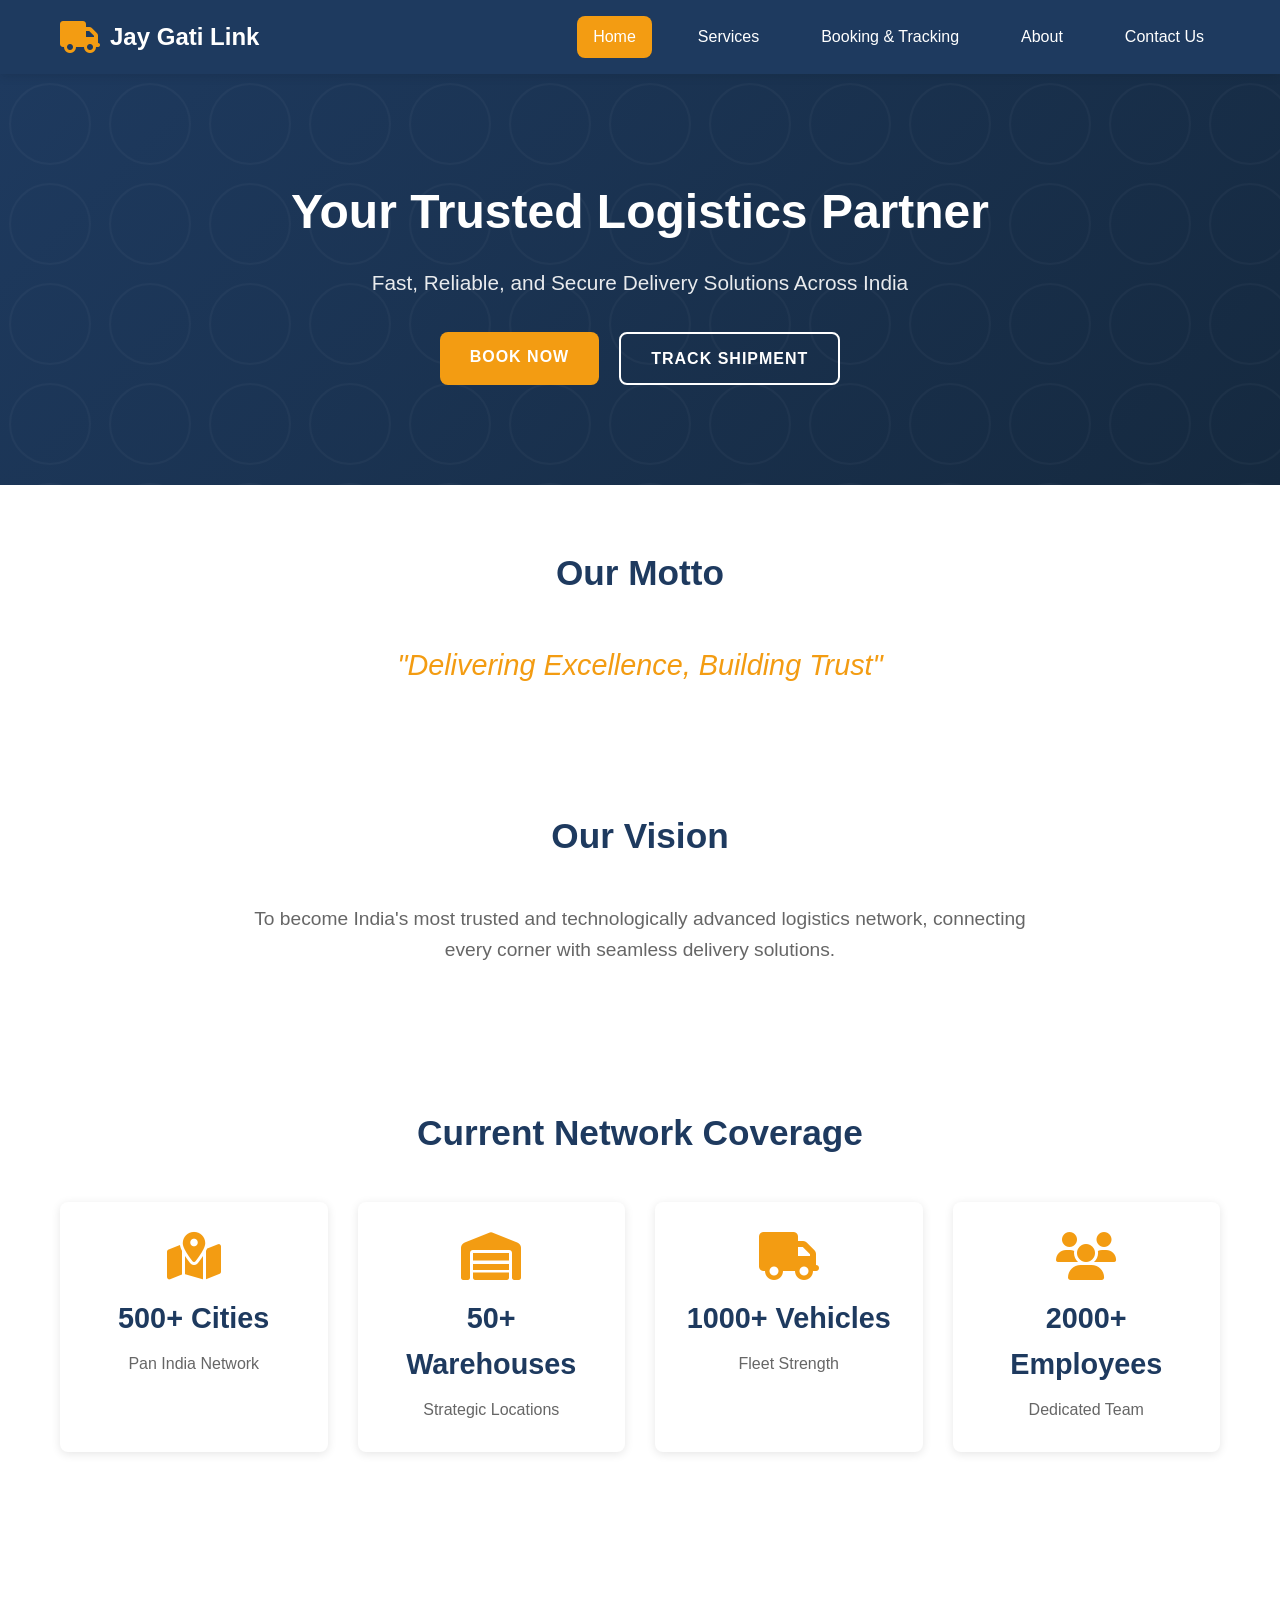
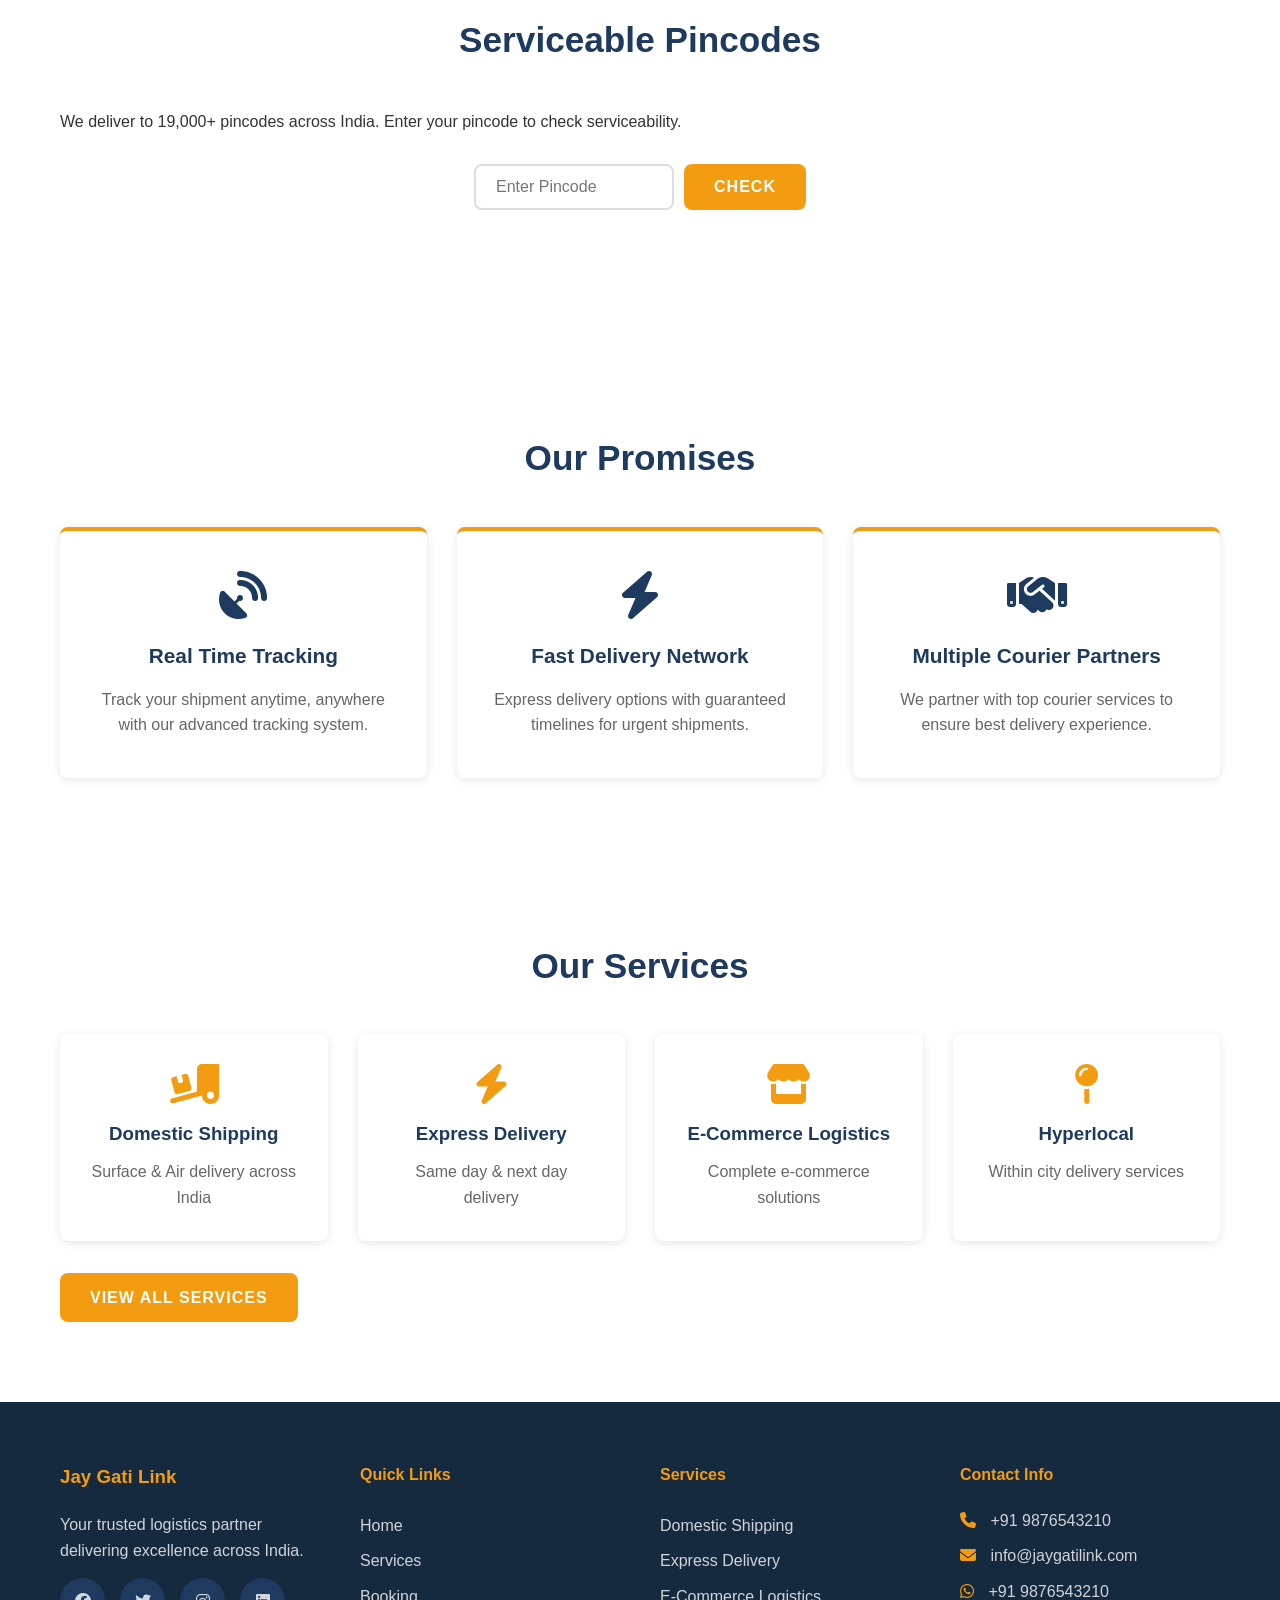
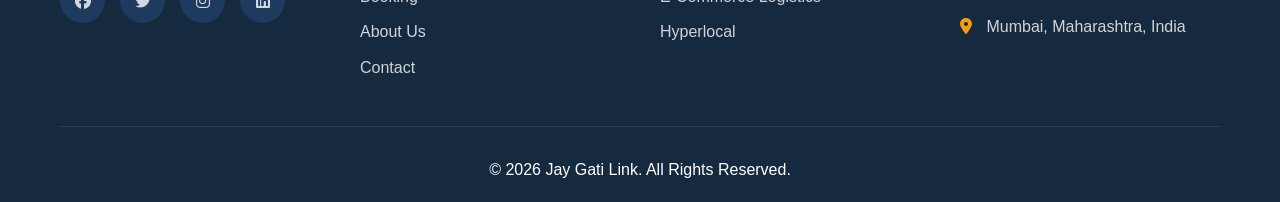
==== index.html @ d5735f3f "Initial commit: Jay Gati Link Transportation Website" ====
<!DOCTYPE html>
<html lang="en">
<head>
    <meta charset="UTF-8">
    <meta name="viewport" content="width=device-width, initial-scale=1.0">
    <title>Jay Gati Link - Your Trusted Logistics Partner</title>
    <link rel="stylesheet" href="css/style.css">
    <link rel="stylesheet" href="https://cdnjs.cloudflare.com/ajax/libs/font-awesome/6.4.0/css/all.min.css">
</head>
<body>
    <!-- Header -->
    <header class="header">
        <div class="container">
            <div class="logo">
                <i class="fas fa-truck"></i>
                <span>Jay Gati Link</span>
            </div>
            <nav class="nav">
                <a href="index.html" class="nav-link active">Home</a>
                <a href="services.html" class="nav-link">Services</a>
                <a href="booking.html" class="nav-link">Booking & Tracking</a>
                <a href="about.html" class="nav-link">About</a>
                <a href="contact.html" class="nav-link">Contact Us</a>
            </nav>
            <button class="mobile-menu-btn">
                <i class="fas fa-bars"></i>
            </button>
        </div>
    </header>

    <!-- Hero Section -->
    <section class="hero">
        <div class="container">
            <h1>Your Trusted Logistics Partner</h1>
            <p>Fast, Reliable, and Secure Delivery Solutions Across India</p>
            <div class="hero-buttons">
                <a href="booking.html" class="btn btn-primary">Book Now</a>
                <a href="tracking.html" class="btn btn-secondary">Track Shipment</a>
            </div>
        </div>
    </section>

    <!-- Company Motto -->
    <section class="motto">
        <div class="container">
            <h2>Our Motto</h2>
            <p class="motto-text">"Delivering Excellence, Building Trust"</p>
        </div>
    </section>

    <!-- Vision -->
    <section class="vision">
        <div class="container">
            <h2>Our Vision</h2>
            <p>To become India's most trusted and technologically advanced logistics network, connecting every corner with seamless delivery solutions.</p>
        </div>
    </section>

    <!-- Network Coverage -->
    <section class="coverage">
        <div class="container">
            <h2>Current Network Coverage</h2>
            <div class="coverage-grid">
                <div class="coverage-card">
                    <i class="fas fa-map-marked-alt"></i>
                    <h3>500+ Cities</h3>
                    <p>Pan India Network</p>
                </div>
                <div class="coverage-card">
                    <i class="fas fa-warehouse"></i>
                    <h3>50+ Warehouses</h3>
                    <p>Strategic Locations</p>
                </div>
                <div class="coverage-card">
                    <i class="fas fa-truck"></i>
                    <h3>1000+ Vehicles</h3>
                    <p>Fleet Strength</p>
                </div>
                <div class="coverage-card">
                    <i class="fas fa-users"></i>
                    <h3>2000+ Employees</h3>
                    <p>Dedicated Team</p>
                </div>
            </div>
        </div>
    </section>

    <!-- Serviceable Pincodes -->
    <section class="pincodes">
        <div class="container">
            <h2>Serviceable Pincodes</h2>
            <p>We deliver to 19,000+ pincodes across India. Enter your pincode to check serviceability.</p>
            <div class="pincode-checker">
                <input type="text" id="pincode-input" placeholder="Enter Pincode" maxlength="6">
                <button class="btn btn-primary" onclick="checkPincode()">Check</button>
            </div>
            <div id="pincode-result"></div>
        </div>
    </section>

    <!-- Promises -->
    <section class="promises">
        <div class="container">
            <h2>Our Promises</h2>
            <div class="promises-grid">
                <div class="promise-card">
                    <i class="fas fa-satellite-dish"></i>
                    <h3>Real Time Tracking</h3>
                    <p>Track your shipment anytime, anywhere with our advanced tracking system.</p>
                </div>
                <div class="promise-card">
                    <i class="fas fa-bolt"></i>
                    <h3>Fast Delivery Network</h3>
                    <p>Express delivery options with guaranteed timelines for urgent shipments.</p>
                </div>
                <div class="promise-card">
                    <i class="fas fa-handshake"></i>
                    <h3>Multiple Courier Partners</h3>
                    <p>We partner with top courier services to ensure best delivery experience.</p>
                </div>
            </div>
        </div>
    </section>

    <!-- Quick Services -->
    <section class="quick-services">
        <div class="container">
            <h2>Our Services</h2>
            <div class="services-grid">
                <div class="service-card">
                    <i class="fas fa-truck-loading"></i>
                    <h3>Domestic Shipping</h3>
                    <p>Surface & Air delivery across India</p>
                </div>
                <div class="service-card">
                    <i class="fas fa-bolt"></i>
                    <h3>Express Delivery</h3>
                    <p>Same day & next day delivery</p>
                </div>
                <div class="service-card">
                    <i class="fas fa-store"></i>
                    <h3>E-Commerce Logistics</h3>
                    <p>Complete e-commerce solutions</p>
                </div>
                <div class="service-card">
                    <i class="fas fa-map-pin"></i>
                    <h3>Hyperlocal</h3>
                    <p>Within city delivery services</p>
                </div>
            </div>
            <a href="services.html" class="btn btn-primary" style="margin-top: 2rem;">View All Services</a>
        </div>
    </section>

    <!-- Footer -->
    <footer class="footer">
        <div class="container">
            <div class="footer-grid">
                <div class="footer-col">
                    <h3>Jay Gati Link</h3>
                    <p>Your trusted logistics partner delivering excellence across India.</p>
                    <div class="social-links">
                        <a href="#"><i class="fab fa-facebook"></i></a>
                        <a href="#"><i class="fab fa-twitter"></i></a>
                        <a href="#"><i class="fab fa-instagram"></i></a>
                        <a href="#"><i class="fab fa-linkedin"></i></a>
                    </div>
                </div>
                <div class="footer-col">
                    <h4>Quick Links</h4>
                    <a href="index.html">Home</a>
                    <a href="services.html">Services</a>
                    <a href="booking.html">Booking</a>
                    <a href="about.html">About Us</a>
                    <a href="contact.html">Contact</a>
                </div>
                <div class="footer-col">
                    <h4>Services</h4>
                    <a href="services.html">Domestic Shipping</a>
                    <a href="services.html">Express Delivery</a>
                    <a href="services.html">E-Commerce Logistics</a>
                    <a href="services.html">Hyperlocal</a>
                </div>
                <div class="footer-col">
                    <h4>Contact Info</h4>
                    <p><i class="fas fa-phone"></i> +91 9876543210</p>
                    <p><i class="fas fa-envelope"></i> info@jaygatilink.com</p>
                    <p><i class="fab fa-whatsapp"></i> +91 9876543210</p>
                    <p><i class="fas fa-map-marker-alt"></i> Mumbai, Maharashtra, India</p>
                </div>
            </div>
            <div class="footer-bottom">
                <p>&copy; 2026 Jay Gati Link. All Rights Reserved.</p>
            </div>
        </div>
    </footer>

    <script src="js/script.js"></script>
</body>
</html>
---- css/style.css ----
/* ===================================
   Jay Gati Link - Main Stylesheet
   =================================== */

/* CSS Variables */
:root {
    --primary-color: #1e3a5f;
    --primary-dark: #15293f;
    --secondary-color: #f39c12;
    --accent-color: #e74c3c;
    --success-color: #27ae60;
    --text-color: #333;
    --text-light: #666;
    --bg-color: #fff;
    --bg-light: #f8f9fa;
    --bg-dark: #ecf0f1;
    --border-color: #ddd;
    --shadow: 0 2px 10px rgba(0,0,0,0.1);
    --shadow-lg: 0 5px 20px rgba(0,0,0,0.15);
    --transition: all 0.3s ease;
    --border-radius: 8px;
}

/* Reset & Base */
* {
    margin: 0;
    padding: 0;
    box-sizing: border-box;
}

html {
    scroll-behavior: smooth;
}

body {
    font-family: 'Segoe UI', Tahoma, Geneva, Verdana, sans-serif;
    line-height: 1.6;
    color: var(--text-color);
    background-color: var(--bg-color);
}

a {
    text-decoration: none;
    color: inherit;
    transition: var(--transition);
}

ul {
    list-style: none;
}

img {
    max-width: 100%;
    height: auto;
}

/* Container */
.container {
    max-width: 1200px;
    margin: 0 auto;
    padding: 0 20px;
}

/* ===================================
   Header
   =================================== */
.header {
    background: var(--primary-color);
    color: white;
    padding: 1rem 0;
    position: sticky;
    top: 0;
    z-index: 1000;
    box-shadow: var(--shadow);
}

.header .container {
    display: flex;
    justify-content: space-between;
    align-items: center;
}

.logo {
    display: flex;
    align-items: center;
    gap: 10px;
    font-size: 1.5rem;
    font-weight: bold;
}

.logo i {
    color: var(--secondary-color);
    font-size: 2rem;
}

.nav {
    display: flex;
    gap: 30px;
}

.nav-link {
    color: white;
    font-weight: 500;
    padding: 8px 16px;
    border-radius: var(--border-radius);
    transition: var(--transition);
}

.nav-link:hover,
.nav-link.active {
    background: var(--secondary-color);
    color: white;
}

.mobile-menu-btn {
    display: none;
    background: none;
    border: none;
    color: white;
    font-size: 1.5rem;
    cursor: pointer;
}

/* ===================================
   Hero Section
   =================================== */
.hero {
    background: linear-gradient(135deg, var(--primary-color) 0%, var(--primary-dark) 100%);
    color: white;
    text-align: center;
    padding: 100px 20px;
    position: relative;
    overflow: hidden;
}

.hero::before {
    content: '';
    position: absolute;
    top: 0;
    left: 0;
    right: 0;
    bottom: 0;
    background: url('data:image/svg+xml,<svg xmlns="http://www.w3.org/2000/svg" viewBox="0 0 100 100"><circle cx="50" cy="50" r="40" fill="none" stroke="rgba(255,255,255,0.1)" stroke-width="2"/></svg>');
    background-size: 100px;
    opacity: 0.3;
}

.hero h1 {
    font-size: 3rem;
    margin-bottom: 1rem;
    position: relative;
    z-index: 1;
}

.hero p {
    font-size: 1.3rem;
    margin-bottom: 2rem;
    opacity: 0.9;
    position: relative;
    z-index: 1;
}

.hero-buttons {
    display: flex;
    gap: 20px;
    justify-content: center;
    position: relative;
    z-index: 1;
}

/* ===================================
   Buttons
   =================================== */
.btn {
    display: inline-block;
    padding: 12px 30px;
    border-radius: var(--border-radius);
    font-weight: 600;
    text-transform: uppercase;
    letter-spacing: 1px;
    transition: var(--transition);
    cursor: pointer;
    border: none;
    font-size: 1rem;
}

.btn-primary {
    background: var(--secondary-color);
    color: white;
}

.btn-primary:hover {
    background: #d68910;
    transform: translateY(-2px);
    box-shadow: var(--shadow);
}

.btn-secondary {
    background: transparent;
    color: white;
    border: 2px solid white;
}

.btn-secondary:hover {
    background: white;
    color: var(--primary-color);
}

.btn-block {
    display: block;
    width: 100%;
    text-align: center;
}

/* ===================================
   Sections
   =================================== */
section {
    padding: 80px 20px;
}

section h2 {
    text-align: center;
    font-size: 2.2rem;
    color: var(--primary-color);
    margin-bottom: 40px;
}

.alt-bg {
    background: var(--bg-light);
}

/* ===================================
   Page Banner
   =================================== */
.page-banner {
    background: linear-gradient(135deg, var(--primary-color) 0%, var(--primary-dark) 100%);
    color: white;
    text-align: center;
    padding: 60px 20px;
}

.page-banner h1 {
    font-size: 2.5rem;
    margin-bottom: 10px;
}

.page-banner p {
    font-size: 1.2rem;
    opacity: 0.9;
}

/* ===================================
   Motto & Vision
   =================================== */
.motto, .vision {
    text-align: center;
    padding: 60px 20px;
}

.motto-text {
    font-size: 1.8rem;
    font-style: italic;
    color: var(--secondary-color);
    font-weight: 500;
}

.vision p {
    font-size: 1.2rem;
    max-width: 800px;
    margin: 0 auto;
    color: var(--text-light);
}

/* ===================================
   Coverage Section
   =================================== */
.coverage-grid {
    display: grid;
    grid-template-columns: repeat(auto-fit, minmax(220px, 1fr));
    gap: 30px;
    margin-top: 20px;
}

.coverage-card {
    background: white;
    padding: 30px;
    border-radius: var(--border-radius);
    text-align: center;
    box-shadow: var(--shadow);
    transition: var(--transition);
}

.coverage-card:hover {
    transform: translateY(-5px);
    box-shadow: var(--shadow-lg);
}

.coverage-card i {
    font-size: 3rem;
    color: var(--secondary-color);
    margin-bottom: 15px;
}

.coverage-card h3 {
    font-size: 1.8rem;
    color: var(--primary-color);
    margin-bottom: 10px;
}

.coverage-card p {
    color: var(--text-light);
}

/* ===================================
   Pincode Checker
   =================================== */
.pincode-checker {
    display: flex;
    justify-content: center;
    gap: 10px;
    margin: 30px 0;
}

.pincode-checker input {
    padding: 12px 20px;
    border: 2px solid var(--border-color);
    border-radius: var(--border-radius);
    font-size: 1rem;
    width: 200px;
}

.pincode-checker input:focus {
    outline: none;
    border-color: var(--primary-color);
}

#pincode-result {
    text-align: center;
    font-size: 1.1rem;
    min-height: 30px;
}

/* ===================================
   Promises Section
   =================================== */
.promises-grid {
    display: grid;
    grid-template-columns: repeat(auto-fit, minmax(300px, 1fr));
    gap: 30px;
}

.promise-card {
    background: white;
    padding: 40px 30px;
    border-radius: var(--border-radius);
    text-align: center;
    box-shadow: var(--shadow);
    transition: var(--transition);
    border-top: 4px solid var(--secondary-color);
}

.promise-card:hover {
    transform: translateY(-5px);
    box-shadow: var(--shadow-lg);
}

.promise-card i {
    font-size: 3rem;
    color: var(--primary-color);
    margin-bottom: 20px;
}

.promise-card h3 {
    font-size: 1.3rem;
    color: var(--primary-color);
    margin-bottom: 15px;
}

.promise-card p {
    color: var(--text-light);
}

/* ===================================
   Services Grid
   =================================== */
.services-grid {
    display: grid;
    grid-template-columns: repeat(auto-fit, minmax(250px, 1fr));
    gap: 30px;
}

.service-card {
    background: white;
    padding: 30px;
    border-radius: var(--border-radius);
    text-align: center;
    box-shadow: var(--shadow);
    transition: var(--transition);
}

.service-card:hover {
    transform: translateY(-5px);
    box-shadow: var(--shadow-lg);
}

.service-card i {
    font-size: 2.5rem;
    color: var(--secondary-color);
    margin-bottom: 15px;
}

.service-card h3 {
    color: var(--primary-color);
    margin-bottom: 10px;
}

.service-card p {
    color: var(--text-light);
}

/* ===================================
   Service Detail Pages
   =================================== */
.service-detail {
    padding: 80px 20px;
}

.service-detail h2 {
    text-align: left;
    display: flex;
    align-items: center;
    gap: 15px;
}

.service-detail h2 i {
    color: var(--secondary-color);
}

.service-detail > .container > p {
    font-size: 1.1rem;
    color: var(--text-light);
    margin-bottom: 40px;
}

.service-options {
    display: grid;
    grid-template-columns: repeat(auto-fit, minmax(350px, 1fr));
    gap: 30px;
}

.option-card {
    background: white;
    padding: 30px;
    border-radius: var(--border-radius);
    box-shadow: var(--shadow);
}

.option-card i {
    font-size: 2rem;
    color: var(--secondary-color);
    margin-bottom: 15px;
}

.option-card h3 {
    color: var(--primary-color);
    margin-bottom: 15px;
}

.option-card ul {
    margin-top: 20px;
}

.option-card li {
    padding: 8px 0;
    border-bottom: 1px solid var(--bg-dark);
    position: relative;
    padding-left: 25px;
}

.option-card li::before {
    content: '\f00c';
    font-family: 'Font Awesome 6 Free';
    font-weight: 900;
    position: absolute;
    left: 0;
    color: var(--success-color);
}

/* ===================================
   Features Grid
   =================================== */
.features-grid {
    display: grid;
    grid-template-columns: repeat(auto-fit, minmax(220px, 1fr));
    gap: 25px;
}

.feature-item {
    background: white;
    padding: 25px;
    border-radius: var(--border-radius);
    text-align: center;
    box-shadow: var(--shadow);
    transition: var(--transition);
}

.feature-item:hover {
    transform: translateY(-3px);
}

.feature-item i {
    font-size: 2.5rem;
    color: var(--secondary-color);
    margin-bottom: 15px;
}

.feature-item h4 {
    color: var(--primary-color);
    margin-bottom: 10px;
}

/* ===================================
   Express Options
   =================================== */
.express-options {
    display: grid;
    grid-template-columns: repeat(auto-fit, minmax(280px, 1fr));
    gap: 30px;
}

.express-card {
    background: white;
    padding: 30px;
    border-radius: var(--border-radius);
    box-shadow: var(--shadow);
    text-align: center;
    position: relative;
    overflow: hidden;
}

.express-badge {
    position: absolute;
    top: 15px;
    right: -30px;
    background: var(--primary-color);
    color: white;
    padding: 5px 40px;
    font-size: 0.75rem;
    font-weight: bold;
    transform: rotate(45deg);
}

.express-badge.popular {
    background: var(--secondary-color);
}

.express-card h3 {
    color: var(--primary-color);
    margin-bottom: 15px;
    margin-top: 20px;
}

.express-time {
    display: inline-block;
    margin-top: 15px;
    color: var(--secondary-color);
    font-weight: bold;
}

/* ===================================
   E-Commerce Features
   =================================== */
.ecom-features {
    display: grid;
    grid-template-columns: repeat(auto-fit, minmax(200px, 1fr));
    gap: 25px;
}

.ecom-feature {
    background: white;
    padding: 25px;
    border-radius: var(--border-radius);
    text-align: center;
    box-shadow: var(--shadow);
    transition: var(--transition);
}

.ecom-feature:hover {
    transform: translateY(-3px);
}

.ecom-feature i {
    font-size: 2rem;
    color: var(--secondary-color);
    margin-bottom: 15px;
}

.ecom-feature h4 {
    color: var(--primary-color);
    margin-bottom: 10px;
}

/* ===================================
   Payment Options
   =================================== */
.payment-options {
    display: grid;
    grid-template-columns: repeat(auto-fit, minmax(350px, 1fr));
    gap: 30px;
}

.payment-card {
    background: white;
    padding: 30px;
    border-radius: var(--border-radius);
    box-shadow: var(--shadow);
    text-align: center;
}

.payment-card i {
    font-size: 3rem;
    color: var(--secondary-color);
    margin-bottom: 20px;
}

.payment-card h3 {
    color: var(--primary-color);
    margin-bottom: 20px;
}

.payment-card ul {
    text-align: left;
}

.payment-card li {
    padding: 10px 0;
    border-bottom: 1px solid var(--bg-dark);
    position: relative;
    padding-left: 25px;
}

.payment-card li::before {
    content: '\f00c';
    font-family: 'Font Awesome 6 Free';
    font-weight: 900;
    position: absolute;
    left: 0;
    color: var(--success-color);
}

/* ===================================
   Bulk Features
   =================================== */
.bulk-features {
    display: grid;
    grid-template-columns: repeat(auto-fit, minmax(300px, 1fr));
    gap: 30px;
}

.bulk-card {
    background: white;
    padding: 30px;
    border-radius: var(--border-radius);
    box-shadow: var(--shadow);
}

.bulk-card i {
    font-size: 2.5rem;
    color: var(--secondary-color);
    margin-bottom: 15px;
}

.bulk-card h3 {
    color: var(--primary-color);
    margin-bottom: 15px;
}

/* ===================================
   CTA Section
   =================================== */
.cta {
    background: linear-gradient(135deg, var(--primary-color) 0%, var(--primary-dark) 100%);
    color: white;
    text-align: center;
    padding: 60px 20px;
}

.cta h2 {
    color: white;
}

.cta p {
    font-size: 1.2rem;
    margin-bottom: 30px;
    opacity: 0.9;
}

/* ===================================
   Mission & Vision
   =================================== */
.mv-grid {
    display: grid;
    grid-template-columns: repeat(auto-fit, minmax(400px, 1fr));
    gap: 40px;
}

.mv-card {
    background: white;
    padding: 40px;
    border-radius: var(--border-radius);
    box-shadow: var(--shadow);
    text-align: center;
}

.mv-card i {
    font-size: 3rem;
    color: var(--secondary-color);
    margin-bottom: 20px;
}

.mv-card h2 {
    margin-bottom: 20px;
}

.mv-card p {
    color: var(--text-light);
    font-size: 1.1rem;
    line-height: 1.8;
}

/* ===================================
   Strength Section
   =================================== */
.strength-grid {
    display: grid;
    grid-template-columns: repeat(auto-fit, minmax(200px, 1fr));
    gap: 30px;
}

.strength-card {
    background: white;
    padding: 30px;
    border-radius: var(--border-radius);
    text-align: center;
    box-shadow: var(--shadow);
    transition: var(--transition);
}

.strength-card:hover {
    transform: translateY(-5px);
}

.strength-card i {
    font-size: 2.5rem;
    color: var(--secondary-color);
    margin-bottom: 15px;
}

.strength-card h3 {
    font-size: 2.5rem;
    color: var(--primary-color);
    margin-bottom: 10px;
}

.strength-card p {
    color: var(--text-light);
}

/* ===================================
   Team Stats
   =================================== */
.team-stats {
    display: grid;
    grid-template-columns: repeat(auto-fit, minmax(200px, 1fr));
    gap: 30px;
}

.stat-item {
    background: white;
    padding: 30px;
    border-radius: var(--border-radius);
    text-align: center;
    box-shadow: var(--shadow);
}

.stat-item i {
    font-size: 2.5rem;
    color: var(--secondary-color);
    margin-bottom: 15px;
}

.stat-item h3 {
    font-size: 2.5rem;
    color: var(--primary-color);
    margin-bottom: 10px;
}

/* ===================================
   Advantages
   =================================== */
.advantages-grid {
    display: grid;
    grid-template-columns: repeat(auto-fit, minmax(300px, 1fr));
    gap: 30px;
}

.advantage-card {
    background: white;
    padding: 40px 30px;
    border-radius: var(--border-radius);
    text-align: center;
    box-shadow: var(--shadow);
    transition: var(--transition);
}

.advantage-card:hover {
    transform: translateY(-5px);
    box-shadow: var(--shadow-lg);
}

.advantage-card i {
    font-size: 3rem;
    color: var(--secondary-color);
    margin-bottom: 20px;
}

.advantage-card h3 {
    color: var(--primary-color);
    margin-bottom: 15px;
    font-size: 1.4rem;
}

.advantage-card p {
    color: var(--text-light);
}

/* ===================================
   Team Section
   =================================== */
.team-grid {
    display: grid;
    grid-template-columns: repeat(auto-fit, minmax(250px, 1fr));
    gap: 30px;
}

.team-card {
    background: white;
    padding: 30px;
    border-radius: var(--border-radius);
    text-align: center;
    box-shadow: var(--shadow);
    transition: var(--transition);
}

.team-card:hover {
    transform: translateY(-5px);
}

.team-avatar {
    width: 100px;
    height: 100px;
    border-radius: 50%;
    background: var(--bg-light);
    display: flex;
    align-items: center;
    justify-content: center;
    margin: 0 auto 20px;
    border: 3px solid var(--secondary-color);
}

.team-avatar i {
    font-size: 3rem;
    color: var(--primary-color);
}

.team-card h3 {
    color: var(--primary-color);
    margin-bottom: 5px;
}

.team-role {
    color: var(--secondary-color);
    font-weight: 600;
    margin-bottom: 15px;
}

.team-desc {
    color: var(--text-light);
    font-size: 0.95rem;
}

/* ===================================
   Timeline
   =================================== */
.timeline {
    position: relative;
    max-width: 800px;
    margin: 0 auto;
}

.timeline::before {
    content: '';
    position: absolute;
    left: 50%;
    top: 0;
    bottom: 0;
    width: 2px;
    background: var(--primary-color);
    transform: translateX(-50%);
}

.timeline-item {
    display: flex;
    justify-content: flex-end;
    padding-right: 50%;
    position: relative;
    margin-bottom: 30px;
}

.timeline-item:nth-child(even) {
    justify-content: flex-start;
    padding-right: 0;
    padding-left: 50%;
}

.timeline-dot {
    position: absolute;
    left: 50%;
    top: 0;
    width: 20px;
    height: 20px;
    background: var(--secondary-color);
    border-radius: 50%;
    transform: translateX(-50%);
    border: 3px solid white;
    box-shadow: var(--shadow);
}

.timeline-content {
    background: white;
    padding: 20px;
    border-radius: var(--border-radius);
    box-shadow: var(--shadow);
    max-width: 350px;
}

.timeline-content h3 {
    color: var(--primary-color);
    margin-bottom: 10px;
}

.timeline-content p {
    color: var(--text-light);
}

/* ===================================
   Contact Section
   =================================== */
.contact-grid {
    display: grid;
    grid-template-columns: 1fr 1fr;
    gap: 50px;
}

.info-cards {
    display: flex;
    flex-direction: column;
    gap: 20px;
}

.info-card {
    display: flex;
    align-items: flex-start;
    gap: 20px;
    background: white;
    padding: 20px;
    border-radius: var(--border-radius);
    box-shadow: var(--shadow);
}

.info-icon {
    width: 60px;
    height: 60px;
    background: var(--primary-color);
    border-radius: 50%;
    display: flex;
    align-items: center;
    justify-content: center;
    flex-shrink: 0;
}

.info-icon.whatsapp {
    background: #25D366;
}

.info-icon i {
    font-size: 1.5rem;
    color: white;
}

.info-content h3 {
    color: var(--primary-color);
    margin-bottom: 5px;
}

.info-content p {
    color: var(--text-light);
    margin-bottom: 5px;
}

.whatsapp-link {
    color: #25D366;
    font-weight: 600;
}

.whatsapp-link:hover {
    text-decoration: underline;
}

.social-contact {
    margin-top: 30px;
}

.social-contact h3 {
    margin-bottom: 15px;
    color: var(--primary-color);
}

.social-links {
    display: flex;
    gap: 15px;
}

.social-links a {
    width: 45px;
    height: 45px;
    background: var(--primary-color);
    border-radius: 50%;
    display: flex;
    align-items: center;
    justify-content: center;
    color: white;
    transition: var(--transition);
}

.social-links a:hover {
    background: var(--secondary-color);
    transform: translateY(-3px);
}

/* ===================================
   Contact Form
   =================================== */
.contact-form-container {
    background: white;
    padding: 40px;
    border-radius: var(--border-radius);
    box-shadow: var(--shadow);
}

.contact-form-container h2 {
    text-align: left;
    margin-bottom: 30px;
}

.contact-form .form-row {
    display: grid;
    grid-template-columns: 1fr 1fr;
    gap: 20px;
}

.form-group {
    margin-bottom: 20px;
}

.form-group label {
    display: block;
    margin-bottom: 8px;
    font-weight: 600;
    color: var(--primary-color);
}

.form-group input,
.form-group select,
.form-group textarea {
    width: 100%;
    padding: 12px 15px;
    border: 2px solid var(--border-color);
    border-radius: var(--border-radius);
    font-size: 1rem;
    font-family: inherit;
    transition: var(--transition);
}

.form-group input:focus,
.form-group select:focus,
.form-group textarea:focus {
    outline: none;
    border-color: var(--primary-color);
}

.form-group textarea {
    resize: vertical;
}

/* ===================================
   Offices
   =================================== */
.offices-grid {
    display: grid;
    grid-template-columns: repeat(auto-fit, minmax(250px, 1fr));
    gap: 30px;
}

.office-card {
    background: white;
    padding: 30px;
    border-radius: var(--border-radius);
    text-align: center;
    box-shadow: var(--shadow);
}

.office-card i {
    font-size: 2.5rem;
    color: var(--secondary-color);
    margin-bottom: 15px;
}

.office-card h3 {
    color: var(--primary-color);
    margin-bottom: 15px;
}

.office-card p {
    color: var(--text-light);
    margin-bottom: 8px;
}

.office-card p i {
    font-size: 1rem;
    margin-right: 5px;
}

/* ===================================
   Map Section
   =================================== */
.map-container {
    border-radius: var(--border-radius);
    overflow: hidden;
    box-shadow: var(--shadow);
}

/* ===================================
   FAQ
   =================================== */
.faq-list {
    max-width: 800px;
    margin: 0 auto;
}

.faq-item {
    background: white;
    margin-bottom: 15px;
    border-radius: var(--border-radius);
    box-shadow: var(--shadow);
    overflow: hidden;
}

.faq-question {
    width: 100%;
    padding: 20px;
    background: none;
    border: none;
    text-align: left;
    font-size: 1.1rem;
    font-weight: 600;
    color: var(--primary-color);
    cursor: pointer;
    display: flex;
    justify-content: space-between;
    align-items: center;
}

.faq-question i {
    transition: var(--transition);
}

.faq-item.active .faq-question i {
    transform: rotate(180deg);
}

.faq-answer {
    padding: 0 20px 20px;
    display: none;
}

.faq-item.active .faq-answer {
    display: block;
}

.faq-answer p {
    color: var(--text-light);
    line-height: 1.8;
}

/* ===================================
   Booking Section
   =================================== */
.tabs {
    display: flex;
    justify-content: center;
    gap: 20px;
    margin-bottom: 40px;
}

.tab-btn {
    padding: 15px 30px;
    background: white;
    border: 2px solid var(--primary-color);
    border-radius: var(--border-radius);
    font-size: 1rem;
    font-weight: 600;
    color: var(--primary-color);
    cursor: pointer;
    transition: var(--transition);
    display: flex;
    align-items: center;
    gap: 10px;
}

.tab-btn.active {
    background: var(--primary-color);
    color: white;
}

.tab-btn:hover {
    background: var(--primary-color);
    color: white;
}

.tab-content {
    display: none;
}

.tab-content.active {
    display: block;
}

/* ===================================
   Tracking
   =================================== */
.tracking-container {
    max-width: 800px;
    margin: 0 auto;
}

.tracking-form {
    display: flex;
    gap: 15px;
    justify-content: center;
    margin: 30px 0;
}

.tracking-form input {
    padding: 15px 25px;
    border: 2px solid var(--border-color);
    border-radius: var(--border-radius);
    font-size: 1.1rem;
    width: 350px;
}

.tracking-form input:focus {
    outline: none;
    border-color: var(--primary-color);
}

.tracking-result {
    background: white;
    padding: 30px;
    border-radius: var(--border-radius);
    box-shadow: var(--shadow);
    margin-top: 30px;
}

.tracking-header {
    display: flex;
    justify-content: space-between;
    align-items: center;
    margin-bottom: 20px;
    padding-bottom: 20px;
    border-bottom: 2px solid var(--bg-dark);
}

.status-badge {
    padding: 8px 20px;
    border-radius: 20px;
    font-weight: bold;
    text-transform: uppercase;
    font-size: 0.85rem;
}

.status-badge.in-transit {
    background: #fff3cd;
    color: #856404;
}

.tracking-details {
    display: grid;
    grid-template-columns: 1fr 1fr;
    gap: 15px;
    margin-bottom: 30px;
}

.detail-row {
    display: flex;
    flex-direction: column;
}

.detail-row span:first-child {
    font-weight: 600;
    color: var(--primary-color);
    margin-bottom: 5px;
}

.detail-row span:last-child {
    color: var(--text-light);
}

.tracking-timeline h4 {
    color: var(--primary-color);
    margin-bottom: 20px;
}

.tracking-timeline .timeline {
    max-width: 100%;
}

.tracking-timeline .timeline::before {
    left: 20px;
}

.tracking-timeline .timeline-item {
    padding-left: 50px;
    padding-right: 0;
    justify-content: flex-start;
}

.tracking-timeline .timeline-item:nth-child(even) {
    padding-left: 50px;
    padding-right: 0;
    justify-content: flex-start;
}

.tracking-timeline .timeline-dot {
    left: 20px;
}

.tracking-timeline .timeline-content {
    max-width: 100%;
}

.timeline-item.completed .timeline-dot {
    background: var(--success-color);
}

.timeline-item.active .timeline-dot {
    background: var(--secondary-color);
    animation: pulse 2s infinite;
}

@keyframes pulse {
    0% { box-shadow: 0 0 0 0 rgba(243, 156, 18, 0.7); }
    70% { box-shadow: 0 0 0 10px rgba(243, 156, 18, 0); }
    100% { box-shadow: 0 0 0 0 rgba(243, 156, 18, 0); }
}

.timeline-date {
    font-weight: bold;
    color: var(--primary-color);
}

/* ===================================
   Booking Form
   =================================== */
.booking-container {
    max-width: 800px;
    margin: 0 auto;
}

.step-indicator {
    display: flex;
    justify-content: space-between;
    margin-bottom: 40px;
    position: relative;
}

.step-indicator::before {
    content: '';
    position: absolute;
    top: 25px;
    left: 0;
    right: 0;
    height: 2px;
    background: var(--border-color);
    z-index: 1;
}

.step {
    display: flex;
    flex-direction: column;
    align-items: center;
    position: relative;
    z-index: 2;
}

.step-number {
    width: 50px;
    height: 50px;
    border-radius: 50%;
    background: white;
    border: 2px solid var(--border-color);
    display: flex;
    align-items: center;
    justify-content: center;
    font-weight: bold;
    color: var(--text-light);
    margin-bottom: 10px;
    transition: var(--transition);
}

.step.active .step-number {
    background: var(--primary-color);
    border-color: var(--primary-color);
    color: white;
}

.step.completed .step-number {
    background: var(--success-color);
    border-color: var(--success-color);
    color: white;
}

.step-label {
    font-size: 0.9rem;
    color: var(--text-light);
}

.step.active .step-label {
    color: var(--primary-color);
    font-weight: bold;
}

.form-step {
    display: none;
    background: white;
    padding: 40px;
    border-radius: var(--border-radius);
    box-shadow: var(--shadow);
}

.form-step.active {
    display: block;
}

.form-step h3 {
    color: var(--primary-color);
    margin-bottom: 30px;
    display: flex;
    align-items: center;
    gap: 10px;
}

.form-step h3 i {
    color: var(--secondary-color);
}

.form-step .form-row {
    display: grid;
    grid-template-columns: repeat(auto-fit, minmax(200px, 1fr));
    gap: 20px;
}

.btn-group {
    display: flex;
    justify-content: space-between;
    margin-top: 30px;
}

.prev-btn {
    background: var(--bg-dark);
    color: var(--text-color);
}

.prev-btn:hover {
    background: var(--border-color);
}

/* ===================================
   Booking Summary
   =================================== */
.booking-summary {
    display: grid;
    grid-template-columns: repeat(auto-fit, minmax(250px, 1fr));
    gap: 30px;
    margin-bottom: 30px;
}

.summary-section {
    background: var(--bg-light);
    padding: 20px;
    border-radius: var(--border-radius);
}

.summary-section h4 {
    color: var(--primary-color);
    margin-bottom: 15px;
    padding-bottom: 10px;
    border-bottom: 2px solid var(--secondary-color);
}

.summary-section p {
    margin-bottom: 8px;
}

.summary-section strong {
    color: var(--primary-color);
}

.terms-group {
    margin: 20px 0;
}

.terms-group label {
    display: flex;
    align-items: center;
    gap: 10px;
    cursor: pointer;
}

.terms-group a {
    color: var(--primary-color);
    text-decoration: underline;
}

/* ===================================
   Booking Success
   =================================== */
.booking-success {
    text-align: center;
    padding: 60px 40px;
    background: white;
    border-radius: var(--border-radius);
    box-shadow: var(--shadow);
}

.success-icon {
    font-size: 5rem;
    color: var(--success-color);
    margin-bottom: 20px;
}

.booking-success h2 {
    color: var(--success-color);
}

.booking-id {
    background: var(--bg-light);
    padding: 20px;
    border-radius: var(--border-radius);
    margin: 30px 0;
}

.booking-id p {
    color: var(--text-light);
    margin-bottom: 10px;
}

.booking-id h3 {
    color: var(--primary-color);
    font-size: 1.5rem;
    letter-spacing: 2px;
}

.success-note {
    color: var(--text-light);
    margin-bottom: 30px;
}

.success-buttons {
    display: flex;
    gap: 20px;
    justify-content: center;
}

/* ===================================
   Footer
   =================================== */
.footer {
    background: var(--primary-dark);
    color: white;
    padding: 60px 20px 20px;
}

.footer-grid {
    display: grid;
    grid-template-columns: repeat(auto-fit, minmax(250px, 1fr));
    gap: 40px;
}

.footer-col h3,
.footer-col h4 {
    margin-bottom: 20px;
    color: var(--secondary-color);
}

.footer-col p {
    color: rgba(255,255,255,0.8);
    margin-bottom: 10px;
}

.footer-col a {
    display: block;
    color: rgba(255,255,255,0.8);
    padding: 5px 0;
    transition: var(--transition);
}

.footer-col a:hover {
    color: var(--secondary-color);
    padding-left: 5px;
}

.footer-col p i {
    margin-right: 10px;
    color: var(--secondary-color);
}

.footer .social-links {
    margin-top: 15px;
}

.footer .social-links a {
    display: inline-flex;
}

.footer-bottom {
    text-align: center;
    padding-top: 30px;
    margin-top: 40px;
    border-top: 1px solid rgba(255,255,255,0.1);
}

/* ===================================
   Responsive Design
   =================================== */
@media (max-width: 992px) {
    .contact-grid {
        grid-template-columns: 1fr;
    }
    
    .contact-form .form-row {
        grid-template-columns: 1fr;
    }
    
    .timeline::before {
        left: 20px;
    }
    
    .timeline-item {
        padding-left: 50px;
        padding-right: 0;
        justify-content: flex-start;
    }
    
    .timeline-item:nth-child(even) {
        padding-left: 50px;
        justify-content: flex-start;
    }
    
    .timeline-dot {
        left: 20px;
    }
    
    .timeline-content {
        max-width: 100%;
    }
}

@media (max-width: 768px) {
    .nav {
        display: none;
        position: absolute;
        top: 100%;
        left: 0;
        right: 0;
        background: var(--primary-color);
        flex-direction: column;
        padding: 20px;
        gap: 10px;
    }
    
    .nav.active {
        display: flex;
    }
    
    .mobile-menu-btn {
        display: block;
    }
    
    .hero h1 {
        font-size: 2rem;
    }
    
    .hero-buttons {
        flex-direction: column;
        align-items: center;
    }
    
    .tabs {
        flex-direction: column;
        align-items: center;
    }
    
    .tab-btn {
        width: 100%;
        max-width: 300px;
        justify-content: center;
    }
    
    .tracking-form {
        flex-direction: column;
        align-items: center;
    }
    
    .tracking-form input {
        width: 100%;
        max-width: 350px;
    }
    
    .tracking-details {
        grid-template-columns: 1fr;
    }
    
    .step-indicator {
        flex-wrap: wrap;
        gap: 20px;
        justify-content: center;
    }
    
    .step-indicator::before {
        display: none;
    }
    
    .form-step .form-row {
        grid-template-columns: 1fr;
    }
    
    .booking-summary {
        grid-template-columns: 1fr;
    }
    
    .btn-group {
        flex-direction: column;
        gap: 10px;
    }
    
    .success-buttons {
        flex-direction: column;
        align-items: center;
    }
    
    .mv-grid {
        grid-template-columns: 1fr;
    }
}

@media (max-width: 480px) {
    section {
        padding: 50px 15px;
    }
    
    section h2 {
        font-size: 1.6rem;
    }
    
    .hero {
        padding: 60px 15px;
    }
    
    .hero h1 {
        font-size: 1.6rem;
    }
    
    .btn {
        padding: 10px 20px;
        font-size: 0.9rem;
    }
    
    .pincode-checker {
        flex-direction: column;
        align-items: center;
    }
    
    .pincode-checker input {
        width: 100%;
    }
    
    .form-step {
        padding: 20px;
    }
    
    .contact-form-container {
        padding: 20px;
    }
}
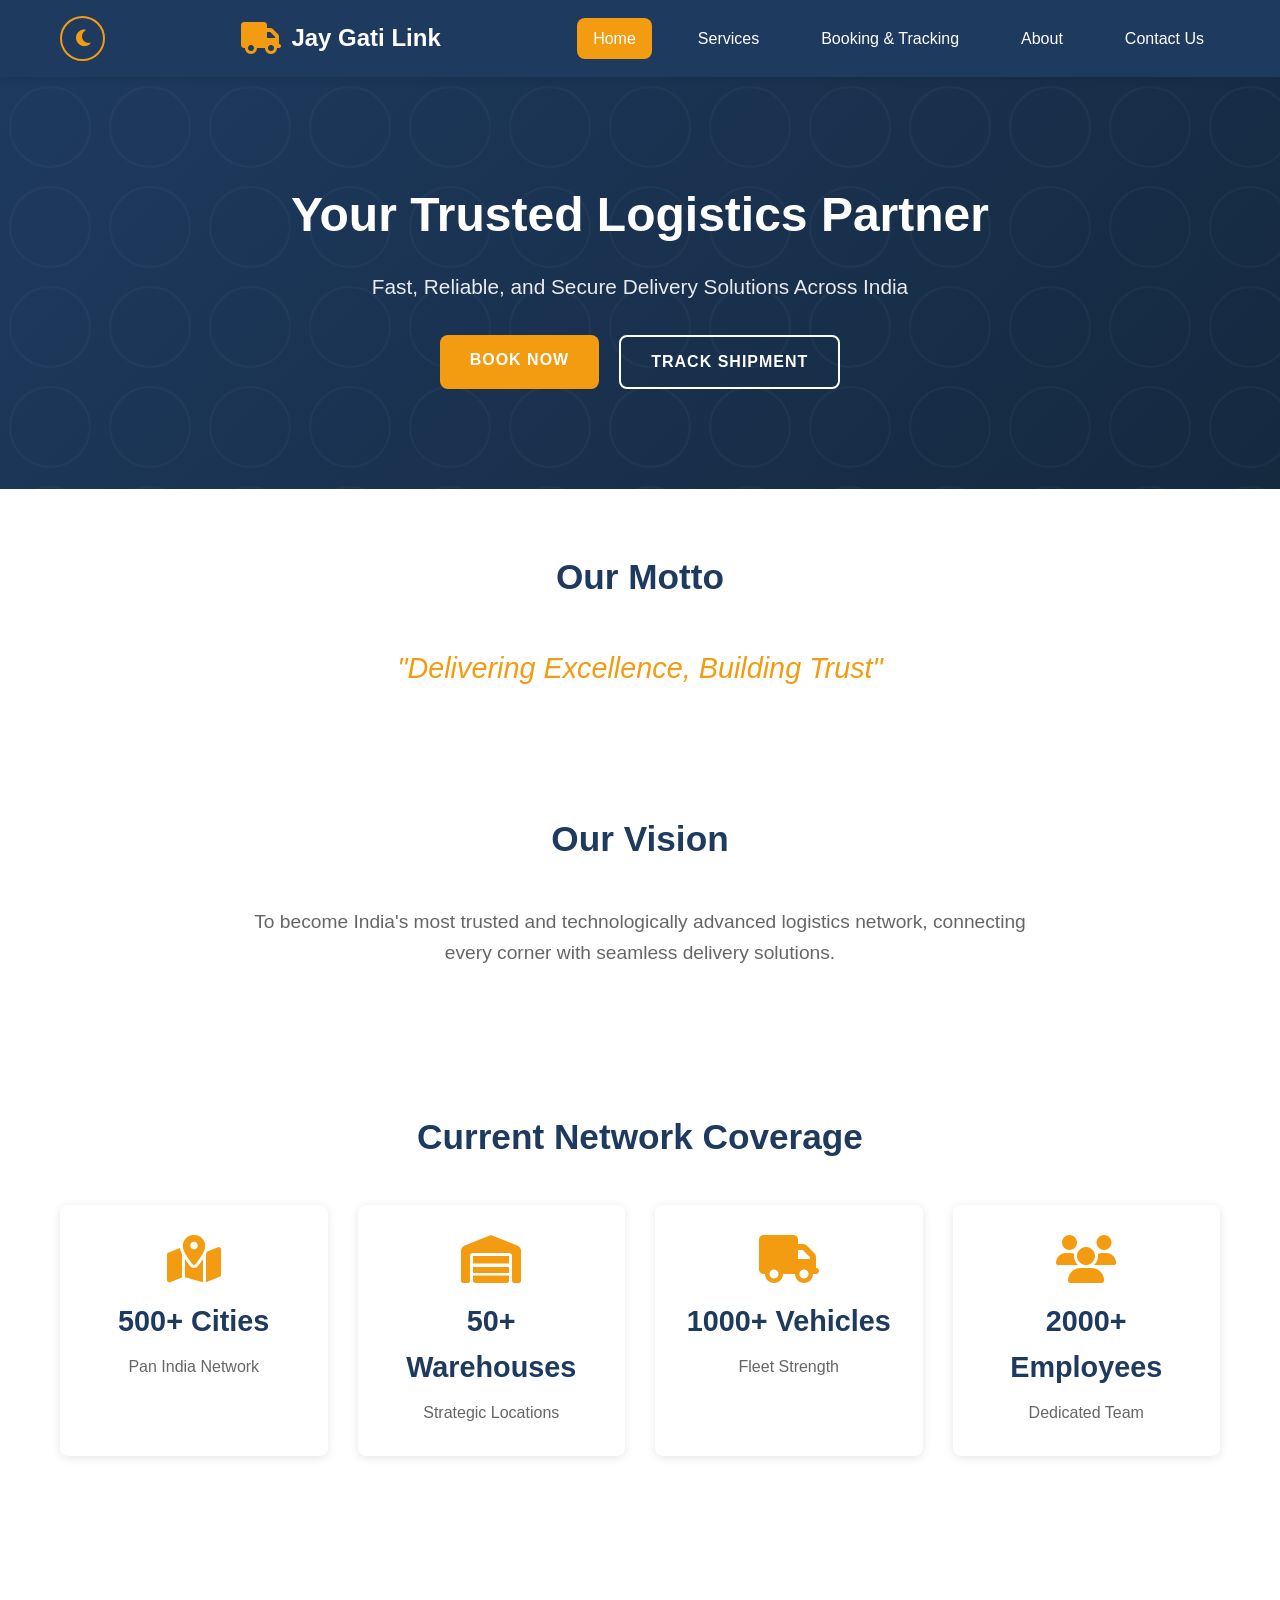
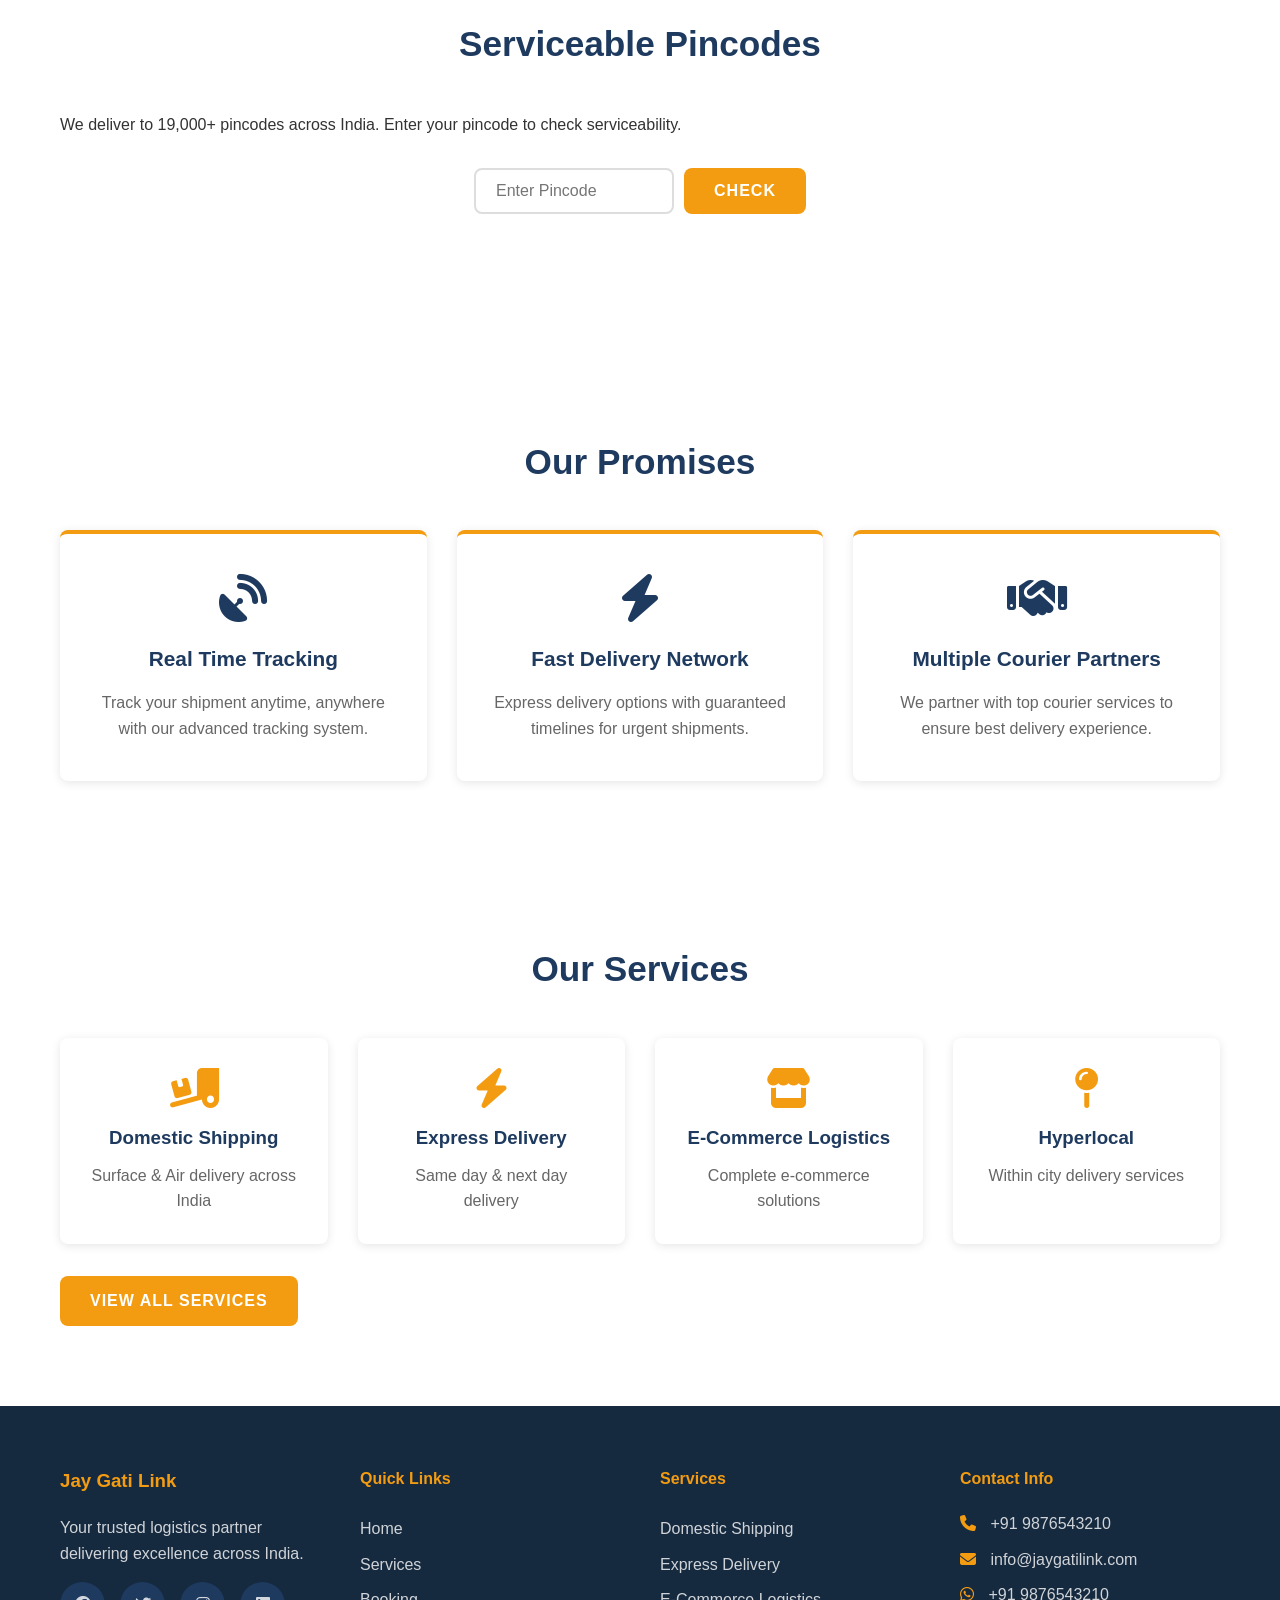
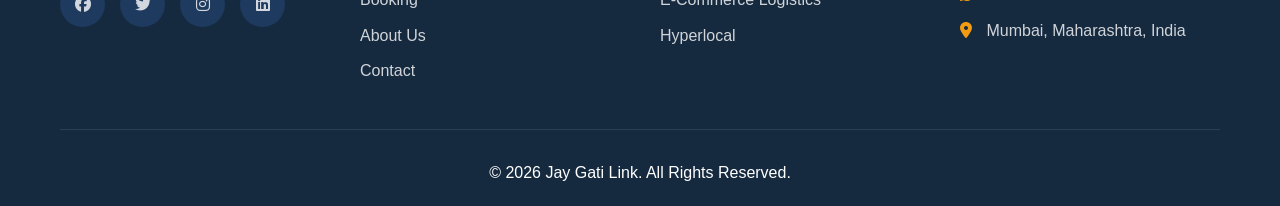
==== commit 83185e8a: "Add dark/light mode toggle" ====
--- a/index.html
+++ b/index.html
@@ -22,6 +22,9 @@
                 <a href="about.html" class="nav-link">About</a>
                 <a href="contact.html" class="nav-link">Contact Us</a>
             </nav>
+            <button class="theme-toggle" id="themeToggle">
+                <i class="fas fa-moon"></i>
+            </button>
             <button class="mobile-menu-btn">
                 <i class="fas fa-bars"></i>
             </button>
--- a/css/style.css
+++ b/css/style.css
@@ -1814,3 +1814,187 @@
         padding: 20px;
     }
 }
+
+/* ===================================
+   Theme Toggle Button
+   =================================== */
+.theme-toggle {
+    background: none;
+    border: 2px solid var(--secondary-color);
+    color: var(--secondary-color);
+    width: 45px;
+    height: 45px;
+    border-radius: 50%;
+    cursor: pointer;
+    display: flex;
+    align-items: center;
+    justify-content: center;
+    font-size: 1.2rem;
+    transition: var(--transition);
+    order: -1;
+}
+
+.theme-toggle:hover {
+    background: var(--secondary-color);
+    color: white;
+    transform: rotate(360deg);
+}
+
+/* ===================================
+   Dark Mode
+   =================================== */
+body.dark-mode {
+    --text-color: #e0e0e0;
+    --text-light: #b0b0b0;
+    --bg-color: #1a1a2e;
+    --bg-light: #16213e;
+    --bg-dark: #0f3460;
+    --border-color: #2a2a4a;
+    --shadow: 0 2px 10px rgba(0,0,0,0.3);
+    --shadow-lg: 0 5px 20px rgba(0,0,0,0.4);
+}
+
+body.dark-mode .header {
+    background: #0f0f23;
+}
+
+body.dark-mode .hero {
+    background: linear-gradient(135deg, #0f3460 0%, #1a1a2e 100%);
+}
+
+body.dark-mode .page-banner {
+    background: linear-gradient(135deg, #0f3460 0%, #1a1a2e 100%);
+}
+
+body.dark-mode .cta {
+    background: linear-gradient(135deg, #0f3460 0%, #1a1a2e 100%);
+}
+
+body.dark-mode .coverage-card,
+body.dark-mode .promise-card,
+body.dark-mode .service-card,
+body.dark-mode .strength-card,
+body.dark-mode .stat-item,
+body.dark-mode .advantage-card,
+body.dark-mode .team-card,
+body.dark-mode .feature-item,
+body.dark-mode .option-card,
+body.dark-mode .express-card,
+body.dark-mode .ecom-feature,
+body.dark-mode .payment-card,
+body.dark-mode .bulk-card,
+body.dark-mode .office-card,
+body.dark-mode .info-card,
+body.dark-mode .mv-card,
+body.dark-mode .faq-item,
+body.dark-mode .form-step,
+body.dark-mode .tracking-result,
+body.dark-mode .contact-form-container,
+body.dark-mode .booking-success,
+body.dark-mode .summary-section {
+    background: #16213e;
+    color: #e0e0e0;
+}
+
+body.dark-mode .coverage-card:hover,
+body.dark-mode .promise-card:hover,
+body.dark-mode .service-card:hover,
+body.dark-mode .strength-card:hover,
+body.dark-mode .stat-item:hover,
+body.dark-mode .advantage-card:hover,
+body.dark-mode .team-card:hover,
+body.dark-mode .feature-item:hover,
+body.dark-mode .option-card:hover,
+body.dark-mode .express-card:hover,
+body.dark-mode .ecom-feature:hover,
+body.dark-mode .payment-card:hover,
+body.dark-mode .bulk-card:hover,
+body.dark-mode .office-card:hover,
+body.dark-mode .info-card:hover {
+    box-shadow: 0 5px 20px rgba(0,0,0,0.5);
+}
+
+body.dark-mode .tab-btn {
+    background: #16213e;
+    border-color: #f39c12;
+    color: #f39c12;
+}
+
+body.dark-mode .tab-btn.active {
+    background: #f39c12;
+    color: #1a1a2e;
+}
+
+body.dark-mode .form-group input,
+body.dark-mode .form-group select,
+body.dark-mode .form-group textarea,
+body.dark-mode .pincode-checker input,
+body.dark-mode .tracking-form input {
+    background: #0f3460;
+    border-color: #2a2a4a;
+    color: #e0e0e0;
+}
+
+body.dark-mode .form-group input:focus,
+body.dark-mode .form-group select:focus,
+body.dark-mode .form-group textarea:focus,
+body.dark-mode .pincode-checker input:focus,
+body.dark-mode .tracking-form input:focus {
+    border-color: #f39c12;
+}
+
+body.dark-mode .prev-btn {
+    background: #2a2a4a;
+    color: #e0e0e0;
+}
+
+body.dark-mode .footer {
+    background: #0a0a1a;
+}
+
+body.dark-mode .step-number {
+    background: #16213e;
+    border-color: #2a2a4a;
+    color: #b0b0b0;
+}
+
+body.dark-mode .step.active .step-number {
+    background: #f39c12;
+    border-color: #f39c12;
+    color: #1a1a2e;
+}
+
+body.dark-mode .step.completed .step-number {
+    background: #27ae60;
+    border-color: #27ae60;
+    color: white;
+}
+
+body.dark-mode .timeline-content {
+    background: #16213e;
+}
+
+body.dark-mode .booking-id {
+    background: #0f3460;
+}
+
+body.dark-mode .faq-question {
+    color: #f39c12;
+}
+
+body.dark-mode .faq-answer {
+    color: #b0b0b0;
+}
+
+body.dark-mode .team-avatar {
+    background: #0f3460;
+    border-color: #f39c12;
+}
+
+body.dark-mode .team-avatar i {
+    color: #f39c12;
+}
+
+body.dark-mode .terms-group label {
+    color: #e0e0e0;
+}
